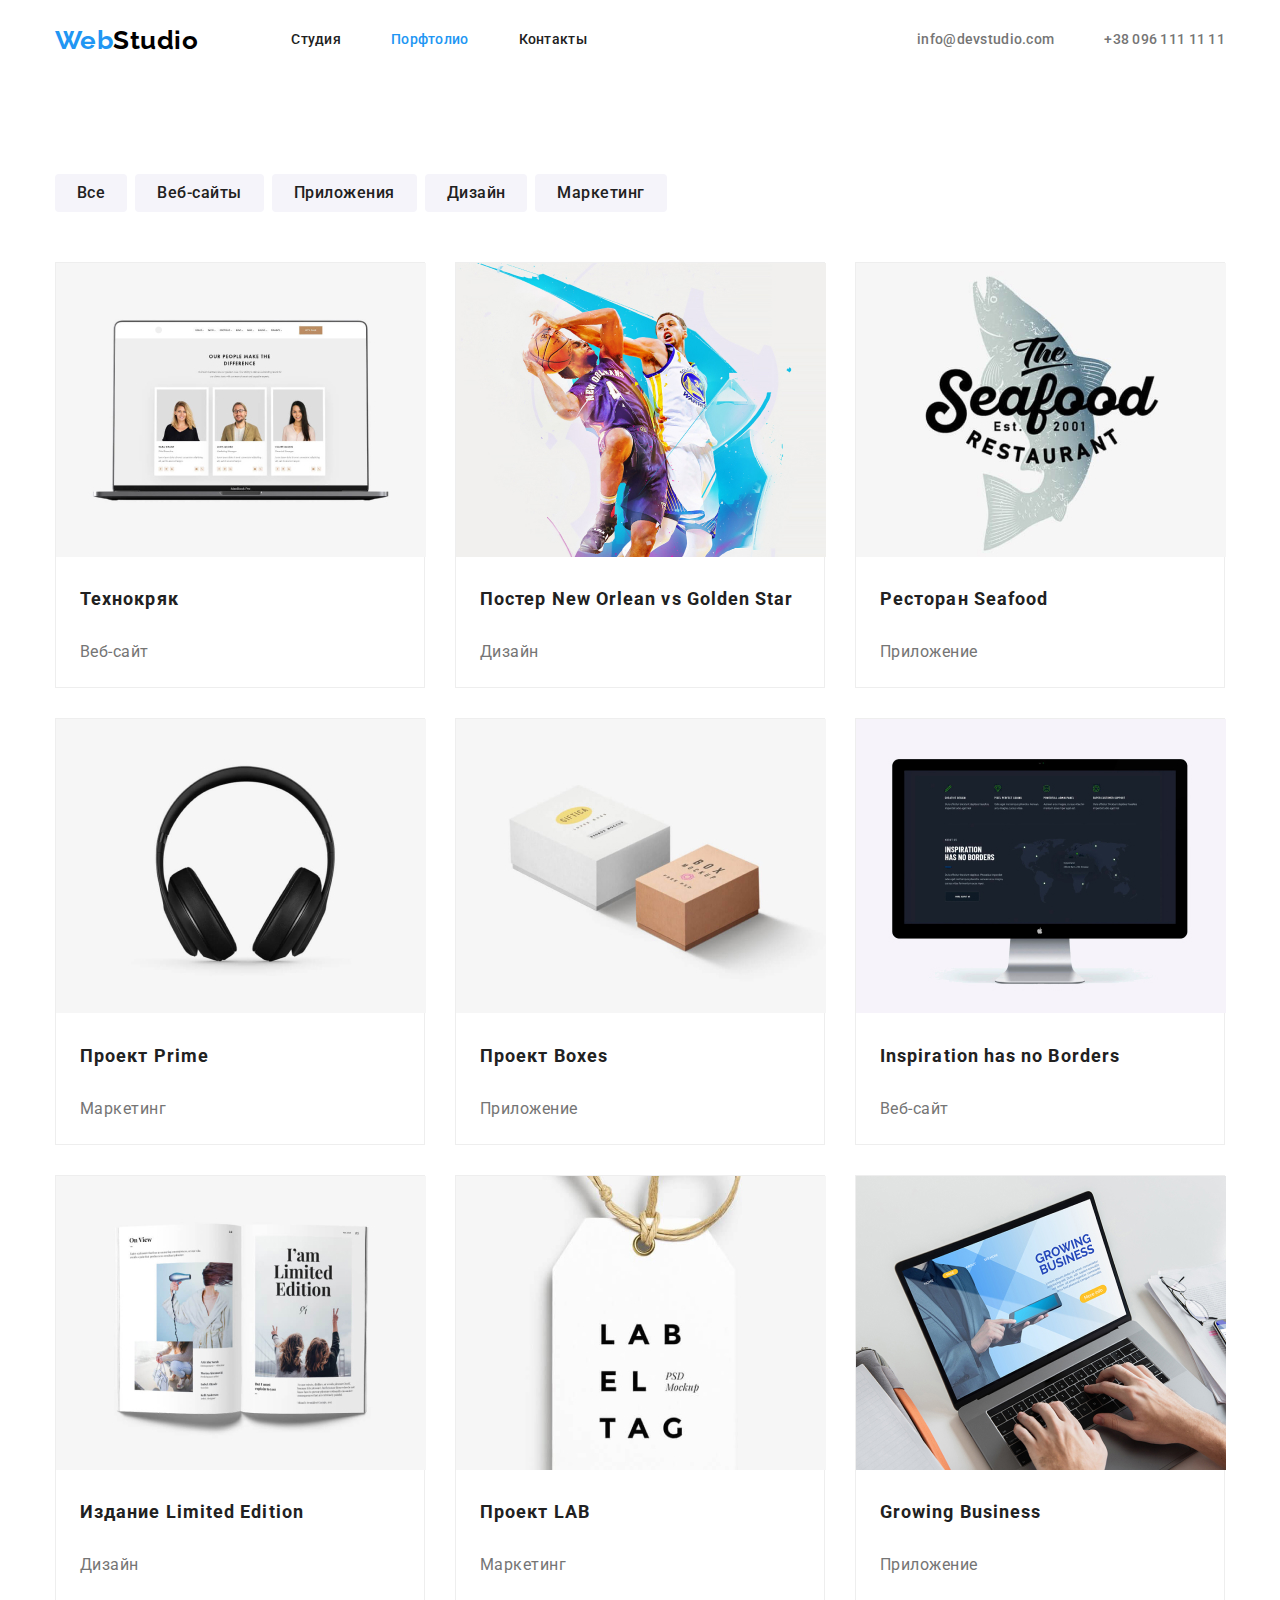
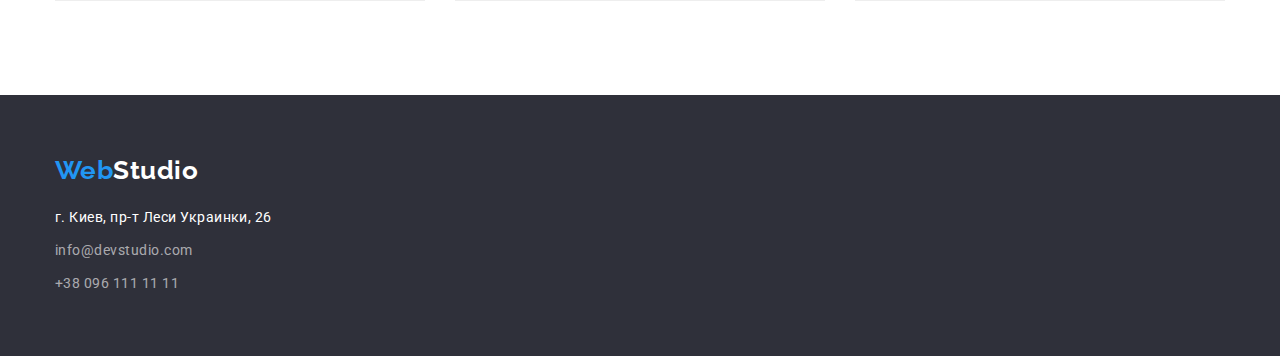
==== portfolio.html @ 42b1c8f7 "Homework in progress" ====
<!DOCTYPE html>
<html lang="ru">
<head>
    <meta charset="UTF-8">
    <meta name="viewport" content="width=device-width, initial-scale=1.0">
    <link href="https://fonts.googleapis.com/css2?family=Raleway:wght@700&family=Roboto:wght@400;500;700;900&display=swap"
        rel="stylesheet">
    <link rel="stylesheet" href="https://cdnjs.cloudflare.com/ajax/libs/modern-normalize/1.0.0/modern-normalize.min.css">
    <link rel="stylesheet" href="./css/styles.css">
    <title>Portfolio</title>
</head>
<body>
    <!-- Голова -->
    
            <header>
                <div class="container page-header">
                    <a href="./index.html" class="logo">Web<span class="header-studio">Studio</span></a>
                    <nav class="page-header-nav">
                        <ul class="site-nav list">
                            <li class="nav-item"><a class="nav-link" href="./index.html">Студия</a></li>
                            <li class="nav-item"><a class="nav-link current" href="./portfolio.html">Порфтолио</a></li>
                            <li class="nav-item"><a class="nav-link" href="">Контакты</a></li>
                        </ul>
                    </nav>
                    <ul class="page-header-contacts list">
                        <li class="contacts-item"><a class="header-contacts" href="mailto:info@devstudio.com">info@devstudio.com</a>
                        </li>
                        <li class="contacts-item"><a class="header-contacts" href="tel:+380961111111">+38 096 111 11 11</a></li>
                    </ul>
                </div>
            </header>

    <main>
        <section class="portfolio-container">
            <div class="container">
                <!-- <h1>Порфтолио</h1> -->
                <ul class="buttons list">
                    <li><button type="button" class="btn secondary">Все</button></li>
                    <li><button type="button" class="btn secondary">Веб-сайты</button></li>
                    <li><button type="button" class="btn secondary">Приложения</button></li>
                    <li><button type="button" class="btn secondary">Дизайн</button></li>
                    <li><button type="button" class="btn secondary">Маркетинг</button></li>
                </ul>
                <ul class="portfolio list">
                    <li class="portfolio-elements">
                        <a href="">
                            <img src="./images/notebook.jpg" alt="Ноутбук с открытым веб-сайтом" width="370">
                            <h2 class="element-title">Технокряк</h2>
                            <p class="element-text">Веб-сайт</p>
                        </a>
                    </li>
                    <li class="portfolio-elements">
                        <a href="">
                            <img src="./images/basketball.jpg" alt="Постер" width="370">
                            <h2 class="element-title">Постер New Orlean vs Golden Star</h2>
                            <p class="element-text">Дизайн</p>
                        </a>
                    </li>
                    <li class="portfolio-elements">
                        <a href="">
                            <img src="./images/seafood.jpg" alt="Логотип ресторана" width="370">
                            <h2 class="element-title">Ресторан Seafood</h2>
                            <p class="element-text">Приложение</p>
                        </a>
                    </li>
                    <li class="portfolio-elements">
                        <a href="">
                            <img src="./images/earphones.jpg" alt="Наушники" width="370">
                            <h2 class="element-title">Проект Prime</h2>
                            <p class="element-text">Маркетинг</p>
                        </a>
                    </li>
                    <li class="portfolio-elements">
                        <a href="">
                            <img src="./images/boxes.jpg" alt="Две коробки" width="370">
                            <h2 class="element-title">Проект Boxes</h2>
                            <p class="element-text">Приложение</p>
                        </a>
                    </li>
                    <li class="portfolio-elements">
                        <a href="">
                            <img src="./images/monitor.jpg" alt="Монитор с открытым веб-сайтом" width="370">
                            <h2 class="element-title">Inspiration has no Borders</h2>
                            <p class="element-text">Веб-сайт</p>
                        </a>
                    </li>
                    <li class="portfolio-elements">
                        <a href="">
                            <img src="./images/book.jpg" alt="Книга" width="370">
                            <h2 class="element-title">Издание Limited Edition</h2>
                            <p class="element-text">Дизайн</p>
                        </a>
                    </li>
                    <li class="portfolio-elements">
                        <a href="">
                            <img src="./images/labeltag.jpg" alt="Этикетка" width="370">
                            <h2 class="element-title">Проект LAB</h2>
                            <p class="element-text">Маркетинг</p>
                        </a>
                    </li>
                    <li class="portfolio-elements">
                        <a href="">
                            <img src="./images/buisness.jpg" alt="Ростущий бизнес" width="370">
                            <h2 class="element-title">Growing Business</h2>
                            <p class="element-text">Приложение</p>
                        </a>
                    </li>
                </ul>
            </div>
        </section>

    </main>
    <!-- Подвал -->
    
        <footer class="footer">
            <div class="container">
                <a href="./index.html" class="logo">Web<span class="footer-studio-logo">Studio</span></a>
                <address class="footer-address">
                    г. Киев, пр-т Леси Украинки, 26
        
                    <ul class="footer-contacts list">
                        <li class="footer-item"><a class="footer-contact"
                                href="mailto:info@devstudio.com">info@devstudio.com</a></li>
                        <li class="footer-item"><a class="footer-contact" href="tel:+380961111111">+38 096 111 11 11</a></li>
                    </ul>
                </address>
            </div>
        </footer>
    
</body>
</html>
---- css/styles.css ----
/* Цвет основного текста #757575; */
/* Вторичный цвет текста #212121; */
/* Белый #FFFFFF; */
/* Акцент #2196F3; */
/* Контакты в подвале 255,255,255,0,6; */
/* Цвет фона #FFFFFF */
/* Цвет фона команды #F5F4FA; */
/* Цвет фона подвала #2F303A */

:root {
  --primary-text-color: #757575;
  --title-text-color: #212121;
  --accent-color: #2196f3;
  --white-color: #fff;
  --primary-background-color: #2f303a;
  --secondary-background-color: #f5f4fa;
  --logo-studio-header-color: #000000;
  --footer-studio-footer-color: #fff;
  --footer-contacts-color: rgb(255, 255, 255, 0.6);
}

body {
  background-color: var(--white-color);
  color: var(--primary-text-color);
  font-family: 'Roboto', sans-serif;
  letter-spacing: 0.03em;
}

.container {
  width: 1200px;
  align-items: center;
  padding-left: 15px;
  padding-right: 15px;
  margin-left: auto;
  margin-right: auto;
}

/* Header */

.page-header {
  display: flex;
  align-items: center;
}

/* Logo  */

.logo {
  color: var(--accent-color);
  text-decoration: none;
  font-family: 'Raleway', sans-serif;
  font-weight: 700;
  font-size: 26px;
  line-height: 1.19;
}
.header-studio {
  color: var(--logo-studio-header-color);
}
.footer-studio-logo {
  color: var(--footer-studio-footer-color);
}
.list {
  list-style: none;
  padding: 0;
  margin: 0;
}

/* Site nav */

.site-nav {
  display: flex;
  margin-left: 93px;
}

.site-nav .nav-item:not(:last-child) {
  margin-right: 50px;
}

.nav-link {
  display: block;
  padding-top: 32px;
  padding-bottom: 32px;

  color: var(--title-text-color);
  text-decoration: none;
  font-weight: 500;
  font-size: 14px;
  line-height: 1.14;
  letter-spacing: 0.02em;
}
.site-nav .nav-link:hover,
.site-nav .nav-link:focus {
  color: var(--accent-color);
}
.site-nav .nav-link.current {
  color: var(--accent-color);
}

/* Header Contacts */

.page-header-contacts {
  display: flex;
  margin-left: auto;
}

.page-header-contacts .contacts-item:not(:last-child) {
  margin-right: 50px;
}

.page-header-contacts .header-contacts {
  display: block;
  padding-top: 32px;
  padding-bottom: 32px;
  text-decoration: none;
  color: var(--primary-text-color);
  font-weight: 500;
  font-size: 14px;
  line-height: 1.14;
  letter-spacing: 0.02em;
}
.header-contacts:hover,
.header-contacts:focus {
  color: var(--accent-color);
}

/* Hero  */

.hero {
  background-color: var(--primary-background-color);
  text-align: center;
  margin-top: 0;
  height: 600px;
  padding-top: 200px;
  padding-bottom: 200px;
}
.hero .btn.primary {
  text-decoration: none;
}

.hero-title {
  margin-top: 0px;
  margin-bottom: 30px;
  color: var(--white-color);
  text-transform: uppercase;
  font-weight: 900;
  font-size: 44px;
  line-height: 1.36;
  letter-spacing: 0.06em;
}

/* Sections */

.section-title {
  color: var(--title-text-color);
  font-size: 36px;
  line-height: 1.17;
  text-align: center;
  margin-bottom: 50px;
  margin-top: 0px;
}

/* Features */

.section-features {
  padding-top: 94px;
  padding-bottom: 94px;
}

.features-list {
  display: flex;
  flex-wrap: wrap;
}

.features-item {
  width: 270px;
}

.features-list .features-item:not(:last-child) {
  margin-right: 30px;
}

.features-list .features-title {
  color: var(--title-text-color);
  text-transform: uppercase;
  font-size: 14px;
  line-height: 1.14;
  margin-top: 0px;
  margin-bottom: 10px;
}
.features-list .features-text {
  color: var(--primary-text-color);
  font-size: 14px;
  line-height: 1.71;
  margin-top: 0px;
  margin-bottom: 0px;
}

/* Duties  */

.section-duties {
  padding-bottom: 94px;
}

.duties-list {
  display: flex;
}

/* Team  */

.section-team {
  background-color: var(--secondary-background-color);
  padding: 94px 215px;
}

.team-list {
  display: flex;
}

.team-list .teammate-name {
  color: var(--title-text-color);
  font-size: 16px;
  font-weight: 500;
  line-height: 1.19;
}
.team-list .profession {
  color: var(--primary-text-color);
  font-size: 16px;
  line-height: 1.19;
}

/* Footer  */

.footer {
  background-color: var(--primary-background-color);
  color: rgb(255, 255, 255, 0.6);
  text-decoration: none;

  padding-top: 60px;
  padding-bottom: 60px;
}

.footer-address {
  margin-top: 20px;
}

.footer-contacts {
  margin-top: 9px;
}

.footer .footer-item:not(:last-child) {
  margin-bottom: 9px;
}

.footer .logo {
  margin-bottom: 20px;
}

.footer .footer-address {
  color: var(--white-color);
  font-style: normal;
  font-size: 14px;
  line-height: 1.71;
}
.footer .footer-contact {
  color: var(--footer-contacts-color);
  text-decoration: none;
  font-style: normal;
  font-size: 14px;
  line-height: 1.71;
}

/* Buttons */

.btn {
  color: var(--title-text-color);
  background-color: var(--white-color);
  display: inline-block;
  font-family: inherit;
  cursor: pointer;
  align-items: center;
  text-align: center;
  border-radius: 4px;
}
.btn.primary {
  color: var(--white-color);
  background-color: var(--accent-color);
  font-weight: 700;
  font-size: 16px;
  line-height: 1.87;
  letter-spacing: 0.06em;
  height: 50px;
  padding: 10px 32px;
}
.btn.secondary {
  background-color: var(--secondary-background-color);
  height: 38px;
  border-radius: 4px;
  font-size: 16px;
  font-weight: 500;
  line-height: 1.62;
  letter-spacing: 0.03em;
  border: none;
  padding: 6px 22px;
  margin-right: 8px;
}

.btn.secondary:hover,
.btn.secondary:focus {
  color: var(--white-color);
  background-color: var(--accent-color);
}

/* Portfolio */

.buttons {
  display: flex;
  padding-top: 94px;
}

.portfolio {
  display: flex;
  flex-wrap: wrap;
  padding-top: 50px;
  padding-bottom: 94px;
}

.portfolio-elements {
  width: calc((100% - 60px) / 3);
  border: 1px solid #eeeeee;
  margin-right: 30px;
  margin-bottom: 30px;
}

.portfolio-elements:nth-child(3n) {
  margin-right: 0px;
}

.portfolio-elements:nth-last-child(-n + 3) {
  margin-bottom: 0px;
}

.portfolio-elements .element-title {
  color: var(--title-text-color);
  font-weight: 700;
  font-size: 18px;
  font-style: normal;
  line-height: 2;
  letter-spacing: 0.06em;

  margin-top: 20px;
  margin-bottom: 20px;
  margin-left: 24px;
}
.portfolio-elements .element-text {
  color: var(--primary-text-color);
  font-weight: 400;
  font-size: 16px;
  line-height: 1.87;
  margin-left: 24px;
  margin-top: 0px;
  margin-bottom: 0px;
  padding-bottom: 20px;
}

.portfolio-elements > a {
  text-decoration: none;
}
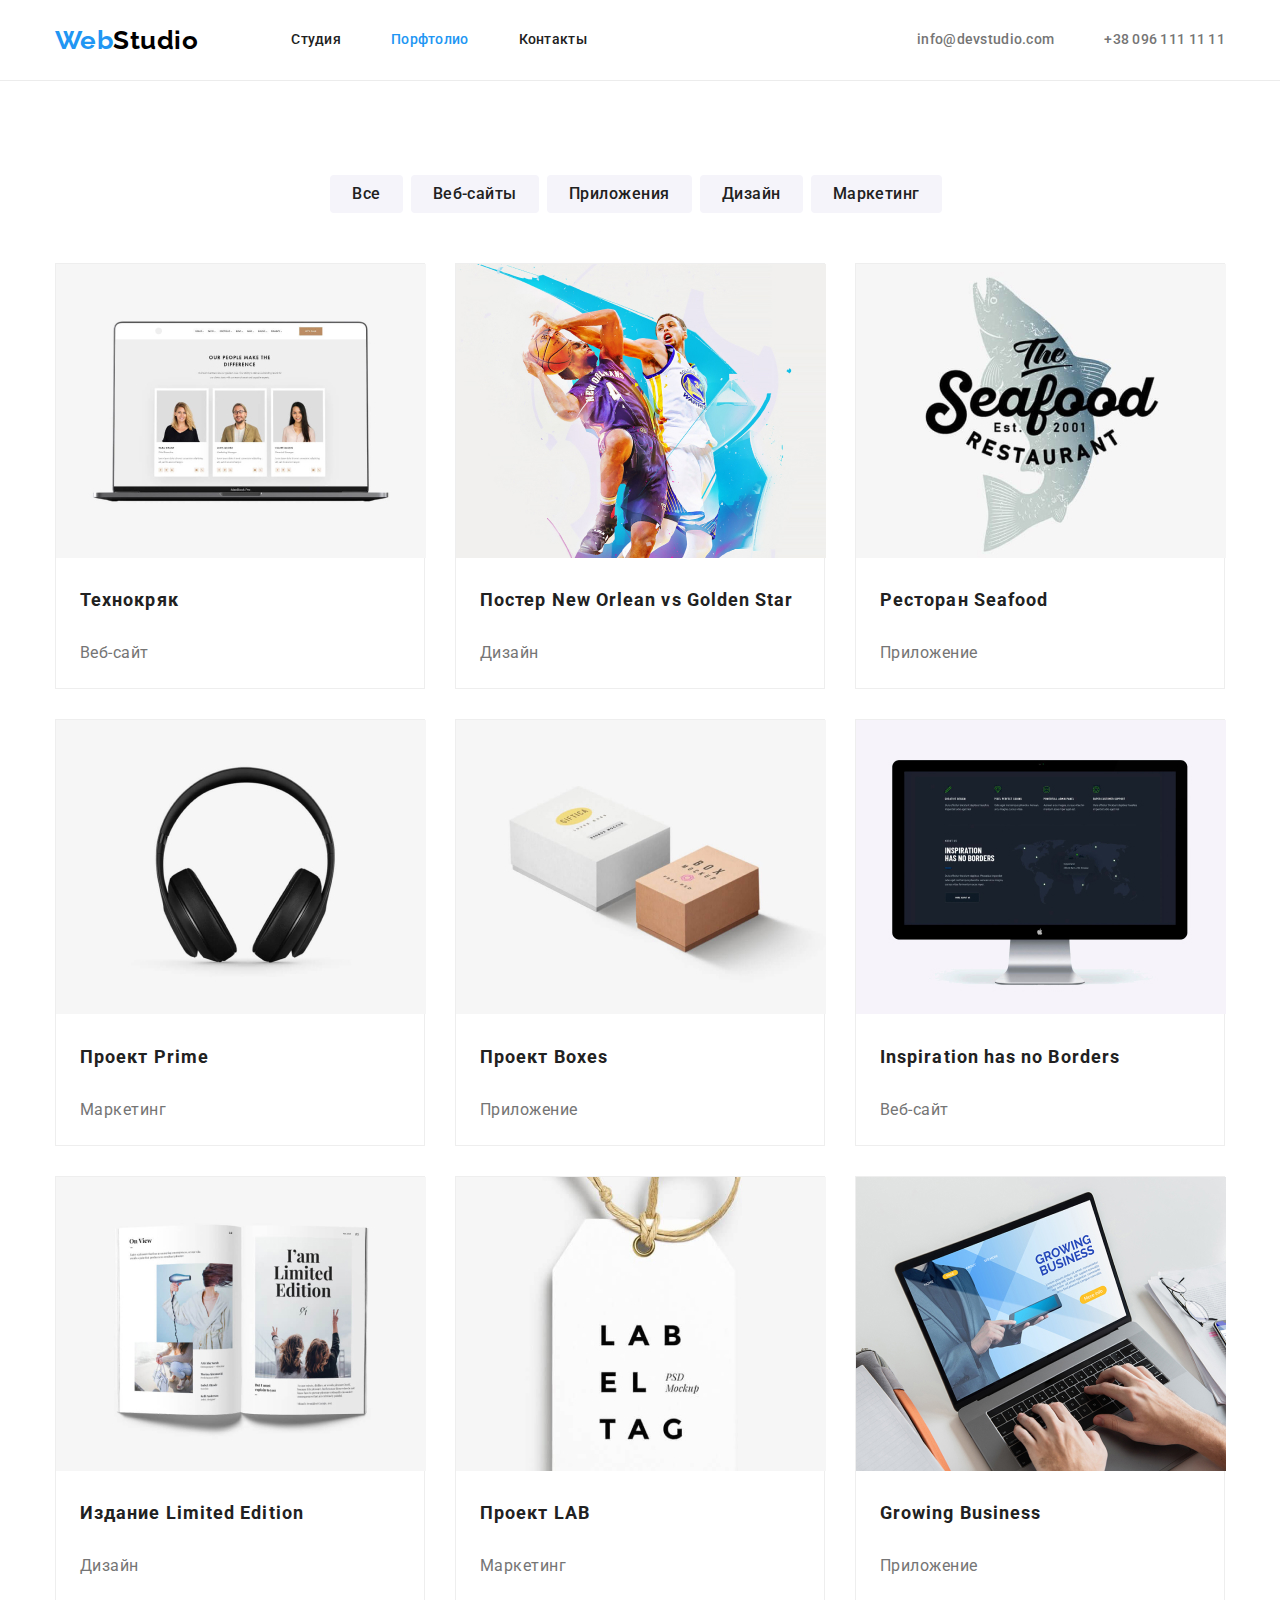
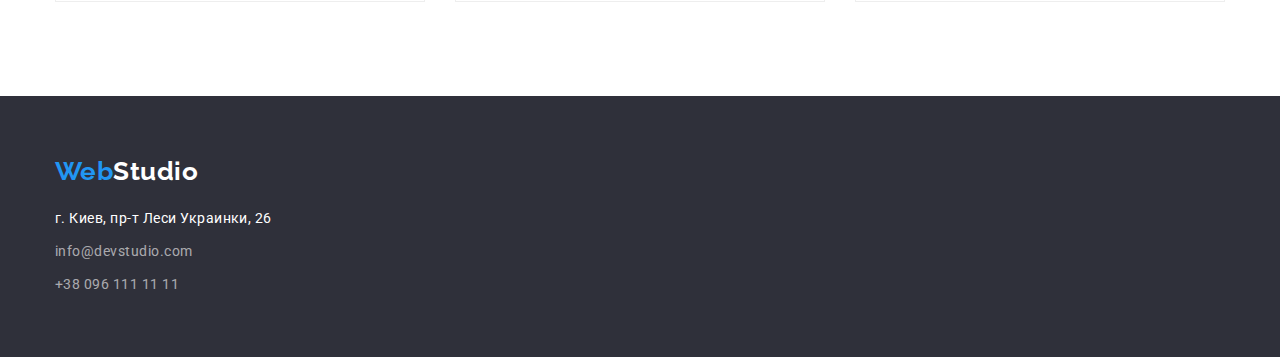
==== commit 6617fdcb: "adding border to header" ====
--- a/portfolio.html
+++ b/portfolio.html
@@ -12,7 +12,7 @@
 <body>
     <!-- Голова -->
     
-            <header>
+            <header class="header">
                 <div class="container page-header">
                     <a href="./index.html" class="logo">Web<span class="header-studio">Studio</span></a>
                     <nav class="page-header-nav">
--- a/css/styles.css
+++ b/css/styles.css
@@ -37,6 +37,10 @@
 
 /* Header */
 
+.header {
+  border-bottom: 1px solid #ececec;
+}
+
 .page-header {
   display: flex;
   align-items: center;
@@ -202,17 +206,40 @@
 
 .duties-list {
   display: flex;
+  width: calc((100% - 60px) / 3);
+}
+
+.duties-item:not(:last-child) {
+  margin-right: 30px;
 }
 
 /* Team  */
 
 .section-team {
   background-color: var(--secondary-background-color);
-  padding: 94px 215px;
+  padding-top: 94px;
+  padding-bottom: 94px;
 }
 
 .team-list {
   display: flex;
+  width: calc((100% - 90px) / 4);
+}
+
+.team-member {
+  background-color: var(--white-color);
+  box-shadow: 0px 1px 3px rgba(0, 0, 0, 0.12), 0px 1px 1px rgba(0, 0, 0, 0.14), 0px 2px 1px rgba(0, 0, 0, 0.2);
+  border-radius: 0px 0px 4px 4px;
+}
+
+.team-member:not(:last-child) {
+  margin-right: 30px;
+}
+
+.member-info {
+  padding-top: 30px;
+  padding-bottom: 30px;
+  text-align: center;
 }
 
 .team-list .teammate-name {
@@ -313,14 +340,19 @@
 
 .buttons {
   display: flex;
-  padding-top: 94px;
+  justify-content: center;
+  margin-top: 94px;
+  margin-bottom: 50px;
 }
 
 .portfolio {
   display: flex;
   flex-wrap: wrap;
-  padding-top: 50px;
-  padding-bottom: 94px;
+  margin-bottom: 94px;
+}
+
+.portfolio-container {
+  margin-top: 50px;
 }
 
 .portfolio-elements {
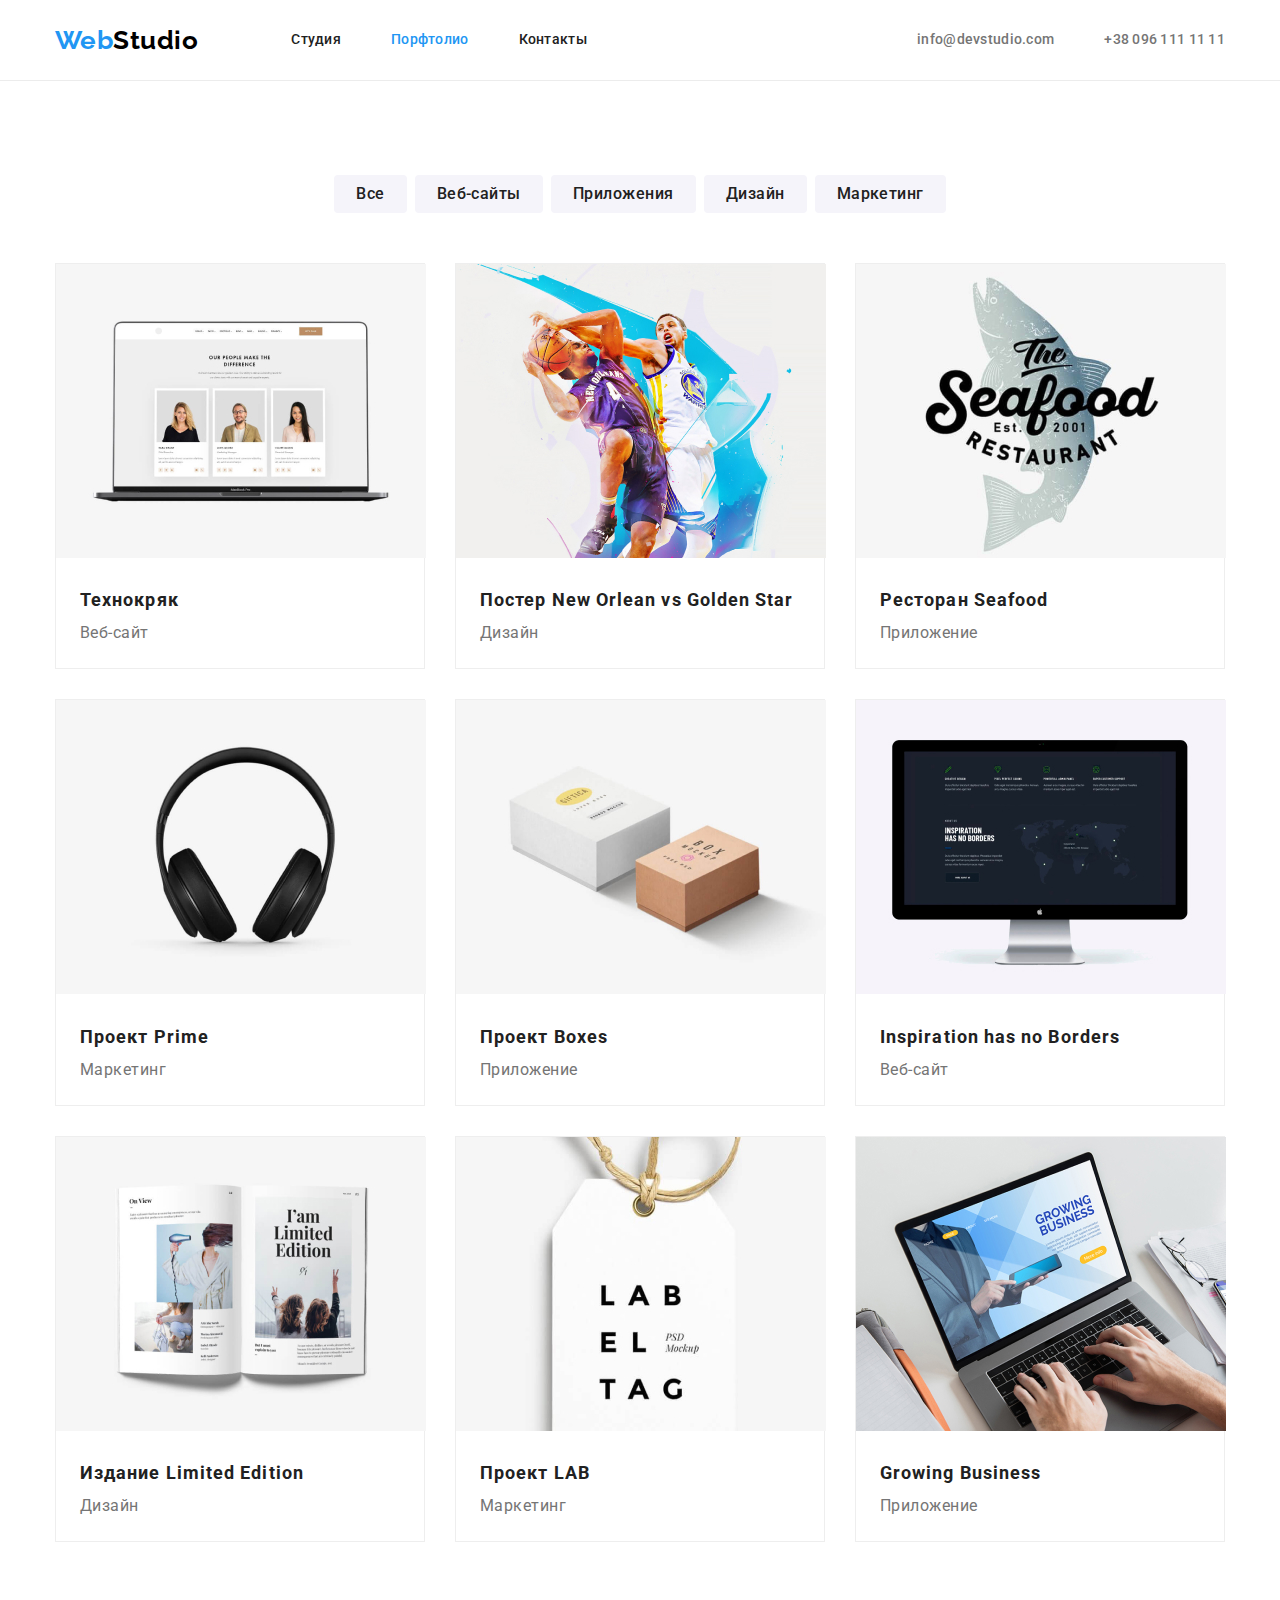
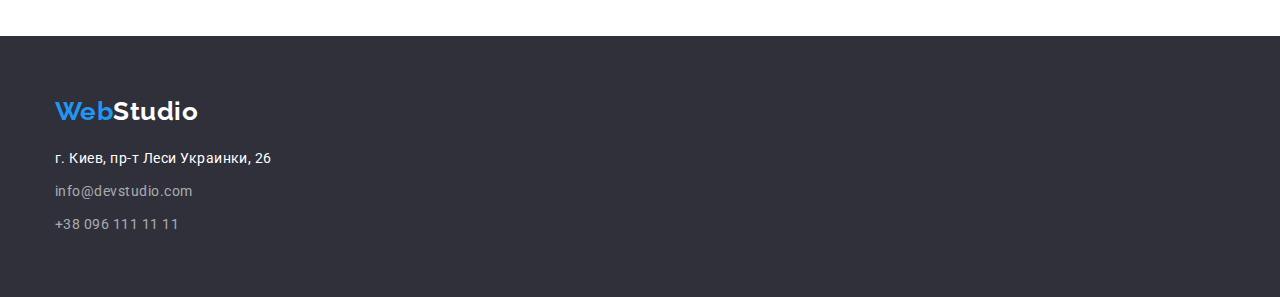
==== commit 4b901396: "solving mistakes" ====
--- a/portfolio.html
+++ b/portfolio.html
@@ -12,10 +12,10 @@
 <body>
     <!-- Голова -->
     
-            <header class="header">
+            <header class="header-line">
                 <div class="container page-header">
-                    <a href="./index.html" class="logo">Web<span class="header-studio">Studio</span></a>
-                    <nav class="page-header-nav">
+                    <nav class="page-header-nav"></nav>
+                        <a href="./index.html" class="logo">Web<span class="header-studio">Studio</span></a>
                         <ul class="site-nav list">
                             <li class="nav-item"><a class="nav-link" href="./index.html">Студия</a></li>
                             <li class="nav-item"><a class="nav-link current" href="./portfolio.html">Порфтолио</a></li>
@@ -45,64 +45,82 @@
                     <li class="portfolio-elements">
                         <a href="">
                             <img src="./images/notebook.jpg" alt="Ноутбук с открытым веб-сайтом" width="370">
-                            <h2 class="element-title">Технокряк</h2>
-                            <p class="element-text">Веб-сайт</p>
+                            <div class="element-description">
+                                <h2 class="element-title">Технокряк</h2>
+                                <p class="element-text">Веб-сайт</p>
+                            </div>
                         </a>
                     </li>
                     <li class="portfolio-elements">
                         <a href="">
                             <img src="./images/basketball.jpg" alt="Постер" width="370">
-                            <h2 class="element-title">Постер New Orlean vs Golden Star</h2>
-                            <p class="element-text">Дизайн</p>
+                            <div class="element-description">
+                                <h2 class="element-title">Постер New Orlean vs Golden Star</h2>
+                                <p class="element-text">Дизайн</p>
+                            </div>
                         </a>
                     </li>
                     <li class="portfolio-elements">
                         <a href="">
                             <img src="./images/seafood.jpg" alt="Логотип ресторана" width="370">
-                            <h2 class="element-title">Ресторан Seafood</h2>
-                            <p class="element-text">Приложение</p>
+                            <div class="element-description">
+                                <h2 class="element-title">Ресторан Seafood</h2>
+                                <p class="element-text">Приложение</p>
+                            </div>
                         </a>
                     </li>
                     <li class="portfolio-elements">
                         <a href="">
                             <img src="./images/earphones.jpg" alt="Наушники" width="370">
-                            <h2 class="element-title">Проект Prime</h2>
-                            <p class="element-text">Маркетинг</p>
+                            <div class="element-description">
+                                <h2 class="element-title">Проект Prime</h2>
+                                <p class="element-text">Маркетинг</p>
+                            </div>
                         </a>
                     </li>
                     <li class="portfolio-elements">
                         <a href="">
                             <img src="./images/boxes.jpg" alt="Две коробки" width="370">
-                            <h2 class="element-title">Проект Boxes</h2>
-                            <p class="element-text">Приложение</p>
+                            <div class="element-description">
+                                <h2 class="element-title">Проект Boxes</h2>
+                                <p class="element-text">Приложение</p>
+                            </div>
                         </a>
                     </li>
                     <li class="portfolio-elements">
                         <a href="">
                             <img src="./images/monitor.jpg" alt="Монитор с открытым веб-сайтом" width="370">
-                            <h2 class="element-title">Inspiration has no Borders</h2>
-                            <p class="element-text">Веб-сайт</p>
+                            <div class="element-description">
+                                <h2 class="element-title">Inspiration has no Borders</h2>
+                                <p class="element-text">Веб-сайт</p>
+                            </div>
                         </a>
                     </li>
                     <li class="portfolio-elements">
                         <a href="">
                             <img src="./images/book.jpg" alt="Книга" width="370">
-                            <h2 class="element-title">Издание Limited Edition</h2>
-                            <p class="element-text">Дизайн</p>
+                            <div class="element-description">
+                                <h2 class="element-title">Издание Limited Edition</h2>
+                                <p class="element-text">Дизайн</p>
+                            </div>
                         </a>
                     </li>
                     <li class="portfolio-elements">
                         <a href="">
                             <img src="./images/labeltag.jpg" alt="Этикетка" width="370">
-                            <h2 class="element-title">Проект LAB</h2>
-                            <p class="element-text">Маркетинг</p>
+                            <div class="element-description">
+                                <h2 class="element-title">Проект LAB</h2>
+                                <p class="element-text">Маркетинг</p>
+                            </div>
                         </a>
                     </li>
                     <li class="portfolio-elements">
                         <a href="">
                             <img src="./images/buisness.jpg" alt="Ростущий бизнес" width="370">
-                            <h2 class="element-title">Growing Business</h2>
-                            <p class="element-text">Приложение</p>
+                            <div class="element-description">
+                                <h2 class="element-title">Growing Business</h2>
+                                <p class="element-text">Приложение</p>
+                            </div>
                         </a>
                     </li>
                 </ul>
--- a/css/styles.css
+++ b/css/styles.css
@@ -37,7 +37,7 @@
 
 /* Header */
 
-.header {
+.header-line {
   border-bottom: 1px solid #ececec;
 }
 
@@ -132,7 +132,6 @@
   background-color: var(--primary-background-color);
   text-align: center;
   margin-top: 0;
-  height: 600px;
   padding-top: 200px;
   padding-bottom: 200px;
 }
@@ -206,6 +205,9 @@
 
 .duties-list {
   display: flex;
+}
+
+.duties-item {
   width: calc((100% - 60px) / 3);
 }
 
@@ -237,9 +239,13 @@
 }
 
 .member-info {
-  padding-top: 30px;
-  padding-bottom: 30px;
+  padding: 30px 15px;
   text-align: center;
+}
+
+.member-info > h3,
+.member-info > p {
+  margin: 0px;
 }
 
 .team-list .teammate-name {
@@ -247,6 +253,7 @@
   font-size: 16px;
   font-weight: 500;
   line-height: 1.19;
+  margin-bottom: 10px;
 }
 .team-list .profession {
   color: var(--primary-text-color);
@@ -316,6 +323,7 @@
   letter-spacing: 0.06em;
   height: 50px;
   padding: 10px 32px;
+  box-shadow: 0px 4px 4px rgba(0, 0, 0, 0.15);
 }
 .btn.secondary {
   background-color: var(--secondary-background-color);
@@ -327,7 +335,6 @@
   letter-spacing: 0.03em;
   border: none;
   padding: 6px 22px;
-  margin-right: 8px;
 }
 
 .btn.secondary:hover,
@@ -341,18 +348,20 @@
 .buttons {
   display: flex;
   justify-content: center;
-  margin-top: 94px;
   margin-bottom: 50px;
 }
 
+.buttons li:not(:last-child) {
+  margin-right: 8px;
+}
 .portfolio {
   display: flex;
   flex-wrap: wrap;
-  margin-bottom: 94px;
 }
 
 .portfolio-container {
-  margin-top: 50px;
+  padding-top: 94px;
+  padding-bottom: 94px;
 }
 
 .portfolio-elements {
@@ -370,6 +379,15 @@
   margin-bottom: 0px;
 }
 
+.element-description {
+  padding: 20px 24px;
+}
+
+.portfolio-elements .element-title,
+.portfolio-elements .element-text {
+  margin: 0px;
+}
+
 .portfolio-elements .element-title {
   color: var(--title-text-color);
   font-weight: 700;
@@ -377,20 +395,12 @@
   font-style: normal;
   line-height: 2;
   letter-spacing: 0.06em;
-
-  margin-top: 20px;
-  margin-bottom: 20px;
-  margin-left: 24px;
 }
 .portfolio-elements .element-text {
   color: var(--primary-text-color);
   font-weight: 400;
   font-size: 16px;
   line-height: 1.87;
-  margin-left: 24px;
-  margin-top: 0px;
-  margin-bottom: 0px;
-  padding-bottom: 20px;
 }
 
 .portfolio-elements > a {
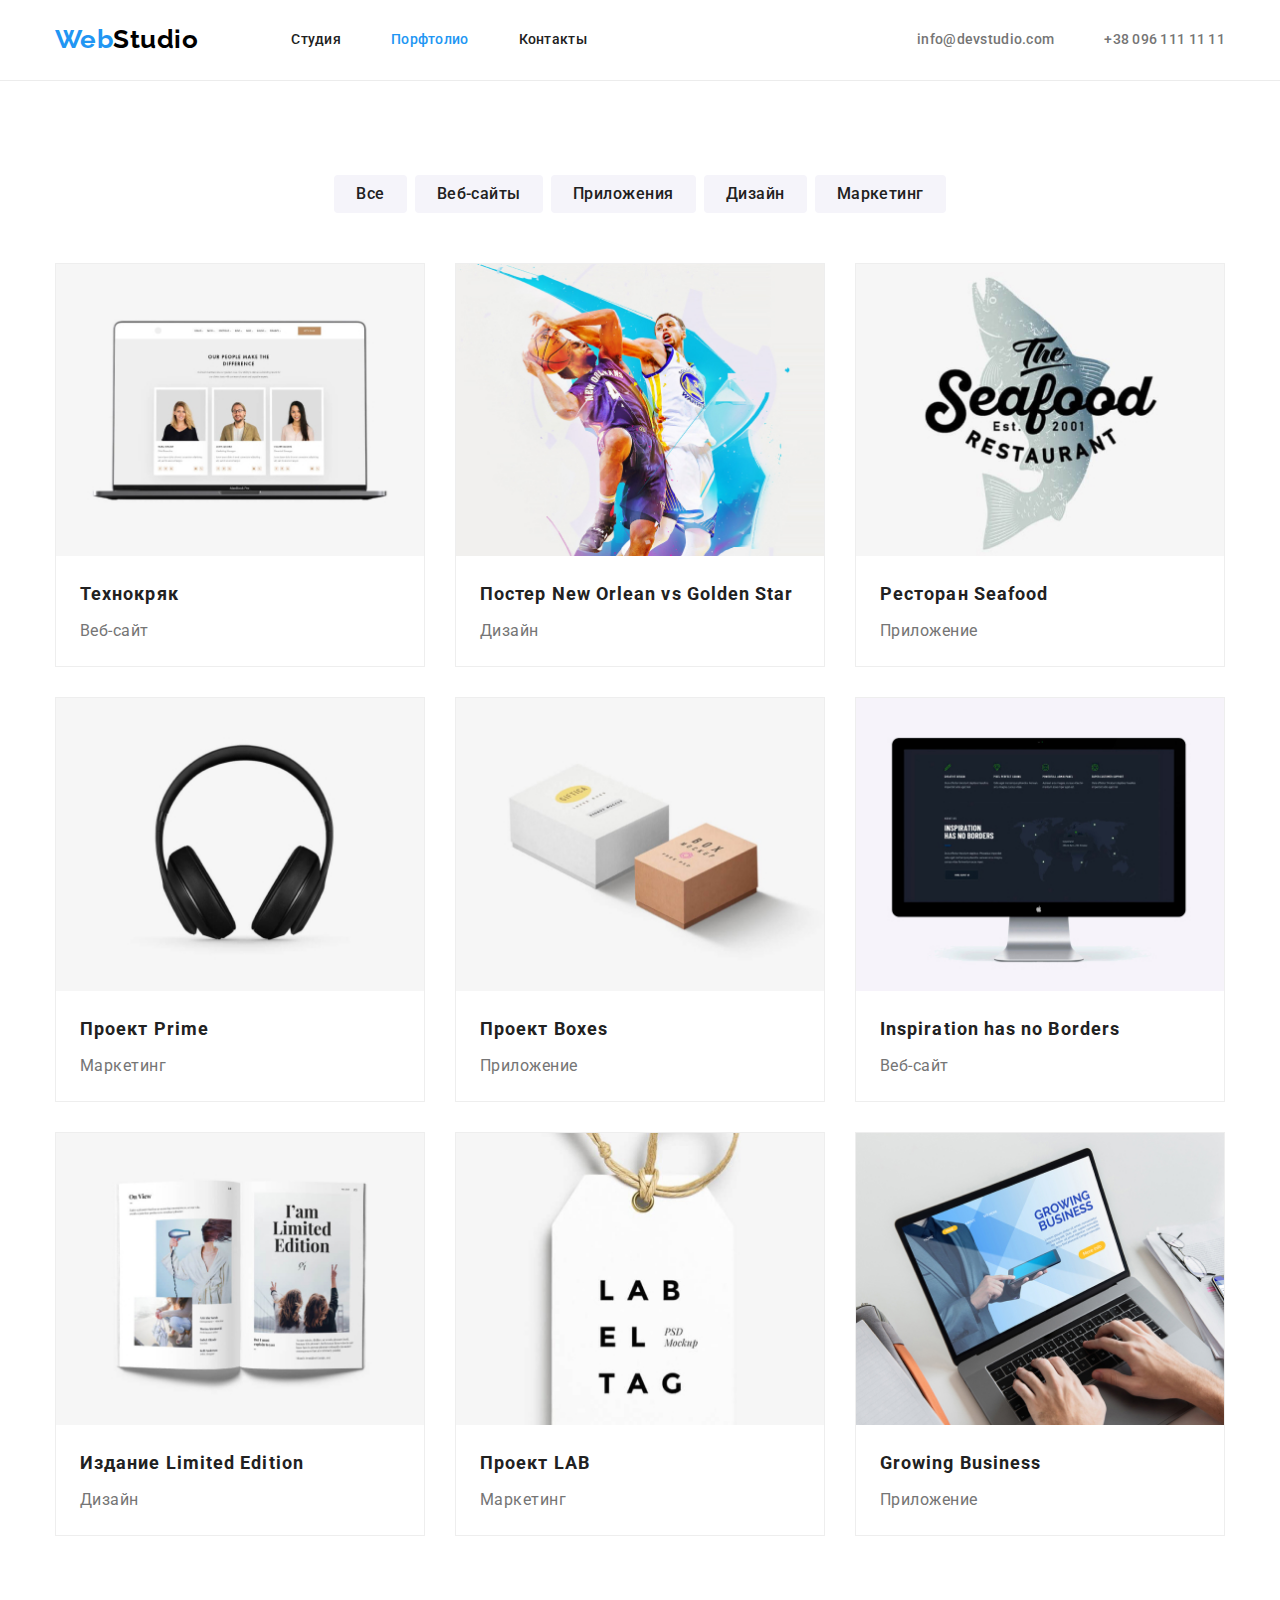
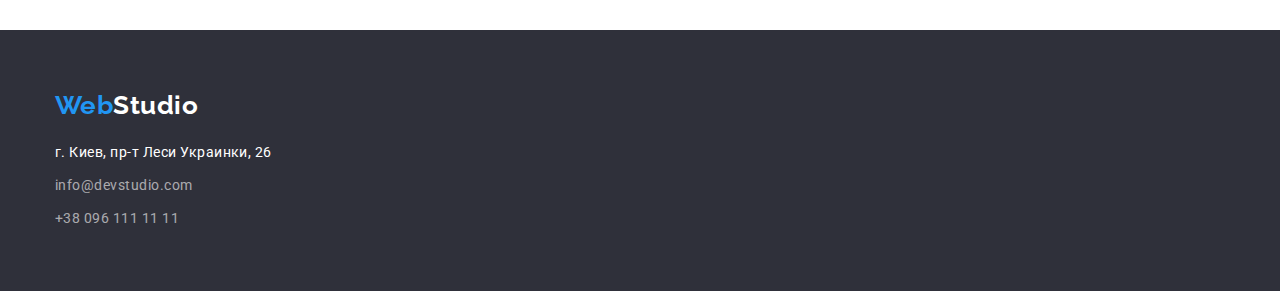
==== commit f5ef95d1: "final changes" ====
--- a/portfolio.html
+++ b/portfolio.html
@@ -14,7 +14,7 @@
     
             <header class="header-line">
                 <div class="container page-header">
-                    <nav class="page-header-nav"></nav>
+                    <nav class="page-header-nav">
                         <a href="./index.html" class="logo">Web<span class="header-studio">Studio</span></a>
                         <ul class="site-nav list">
                             <li class="nav-item"><a class="nav-link" href="./index.html">Студия</a></li>
--- a/css/styles.css
+++ b/css/styles.css
@@ -26,6 +26,11 @@
   letter-spacing: 0.03em;
 }
 
+img {
+  display: block;
+  width: 100%;
+}
+
 .container {
   width: 1200px;
   align-items: center;
@@ -46,6 +51,10 @@
   align-items: center;
 }
 
+.page-header-nav {
+  display: flex;
+}
+
 /* Logo  */
 
 .logo {
@@ -55,6 +64,10 @@
   font-weight: 700;
   font-size: 26px;
   line-height: 1.19;
+}
+
+.page-header-nav .logo {
+  padding-top: 24px;
 }
 .header-studio {
   color: var(--logo-studio-header-color);
@@ -225,13 +238,13 @@
 
 .team-list {
   display: flex;
-  width: calc((100% - 90px) / 4);
 }
 
 .team-member {
   background-color: var(--white-color);
   box-shadow: 0px 1px 3px rgba(0, 0, 0, 0.12), 0px 1px 1px rgba(0, 0, 0, 0.14), 0px 2px 1px rgba(0, 0, 0, 0.2);
   border-radius: 0px 0px 4px 4px;
+  width: calc((100% - 90px) / 4);
 }
 
 .team-member:not(:last-child) {
@@ -395,6 +408,7 @@
   font-style: normal;
   line-height: 2;
   letter-spacing: 0.06em;
+  margin-bottom: 4px;
 }
 .portfolio-elements .element-text {
   color: var(--primary-text-color);
